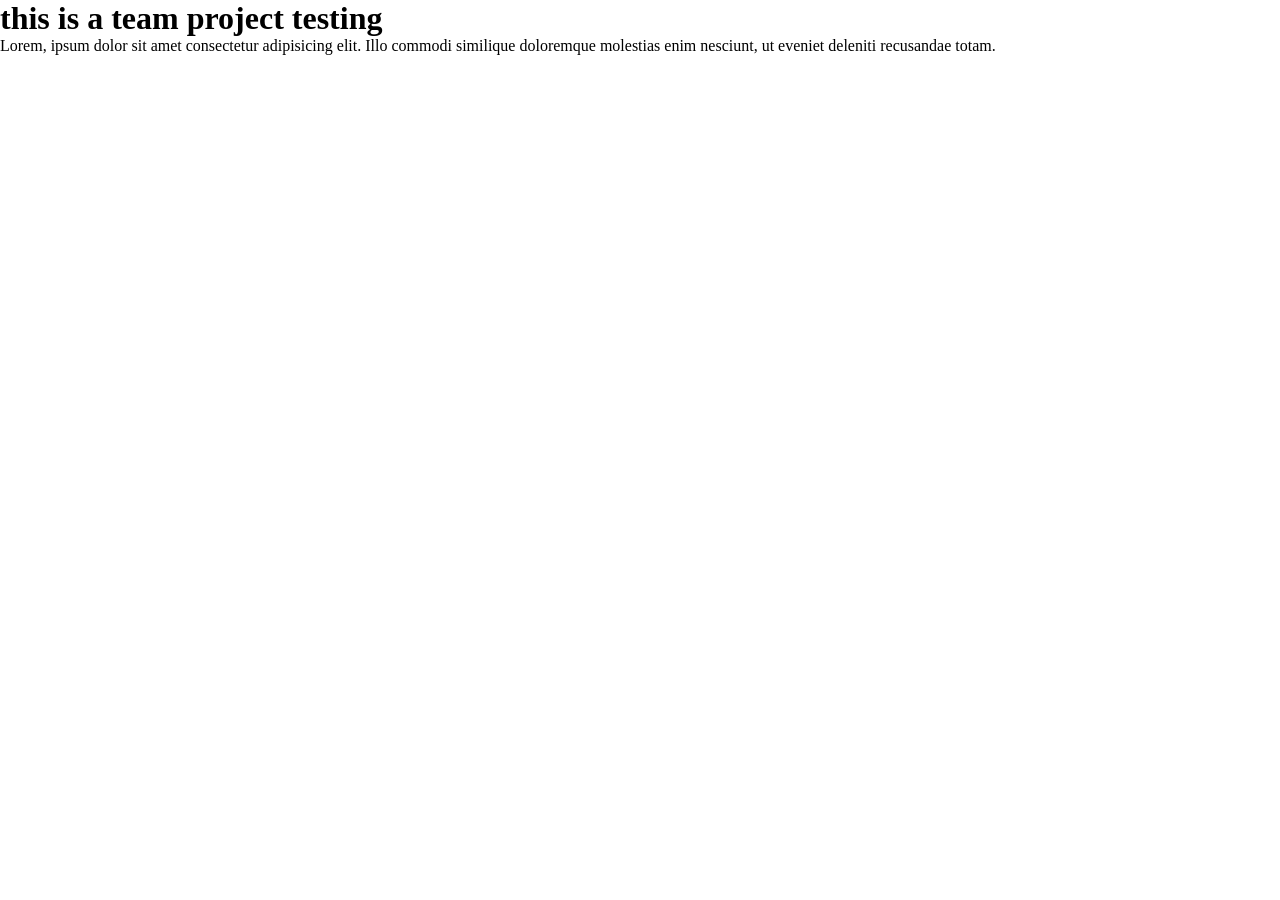
==== test.html @ 9ce7aada "team project setup" ====
<!DOCTYPE html>
<html lang="en">
<head>
    <meta charset="UTF-8">
    <meta name="viewport" content="width=device-width, initial-scale=1.0">
    <link rel="shortcut icon" href="favicon.ico" type="image/x-icon">
    <link rel="stylesheet" href="index.css">
    <title>team-project-testing</title>
</head>
<body>
    <h1>this is a team project testing</h1>
    <p>Lorem, ipsum dolor sit amet consectetur adipisicing elit. Illo commodi similique doloremque molestias enim nesciunt, ut eveniet deleniti recusandae totam.</p>
</body>
</html>
---- index.css ----
* {
  margin: 0;
  padding: 0;
  box-sizing: border-box;
}
html,
body {
  height: 100%;
  width: 100%;
}
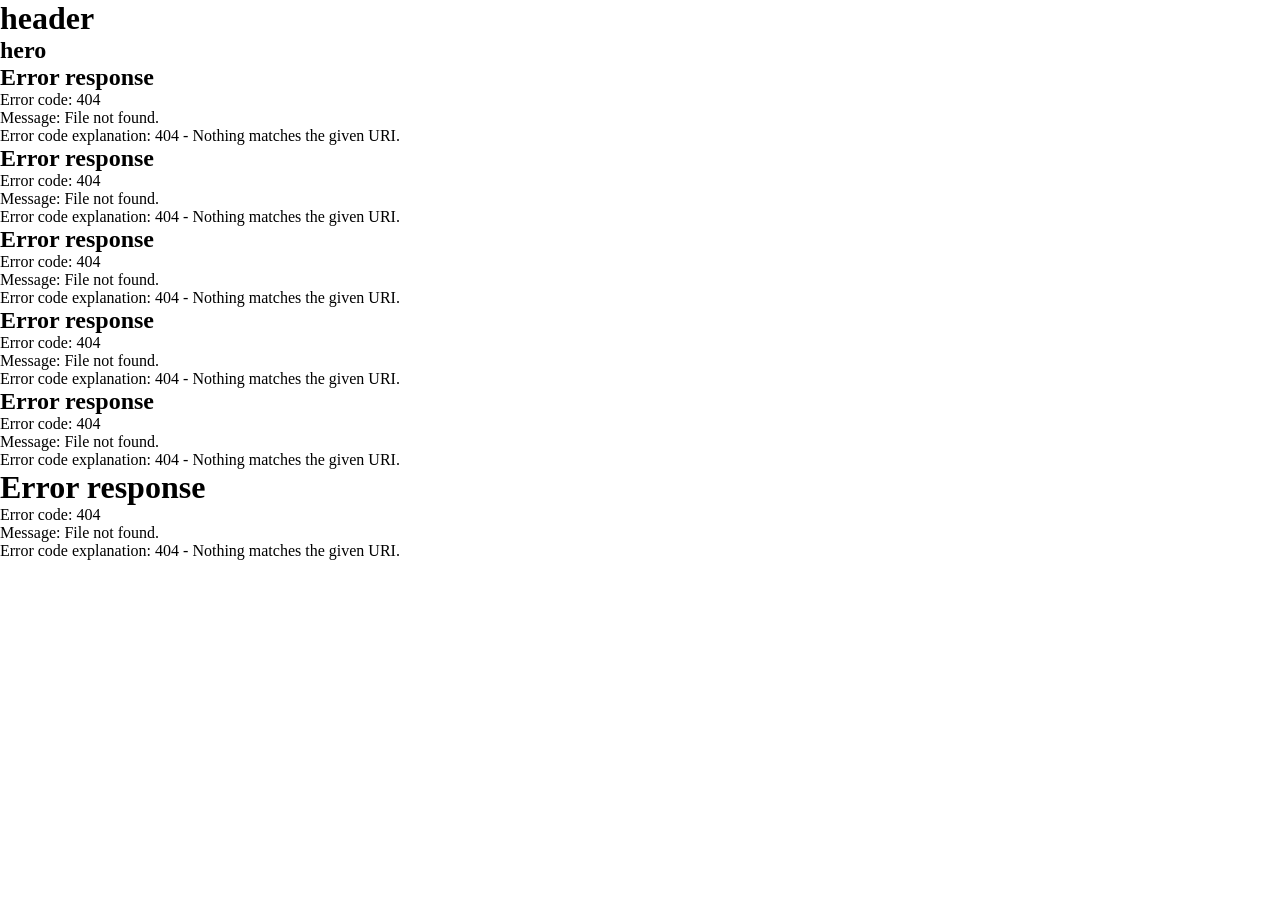
==== commit 707efc9d: "project structure setup" ====
--- a/test.html
+++ b/test.html
@@ -3,12 +3,22 @@
 <head>
     <meta charset="UTF-8">
     <meta name="viewport" content="width=device-width, initial-scale=1.0">
-    <link rel="shortcut icon" href="favicon.ico" type="image/x-icon">
+    <link rel="shortcut icon" href="./public/favicon.ico" type="image/x-icon">
     <link rel="stylesheet" href="index.css">
     <title>team-project-testing</title>
 </head>
 <body>
-    <h1>this is a team project testing</h1>
-    <p>Lorem, ipsum dolor sit amet consectetur adipisicing elit. Illo commodi similique doloremque molestias enim nesciunt, ut eveniet deleniti recusandae totam.</p>
+    <header id="header"></header>
+    <main id="main">
+        <section id="hero-section"></section>
+        <section id="special-section"></section>
+        <section id="about-section"></section>
+        <section id="pricing-section"></section>
+        <section id="contact-section"></section>
+        <section id="logos-section"></section>
+    </main>
+    <footer id="footer" ></footer>
+    
+    <script src="./index.js"></script>
 </body>
 </html>
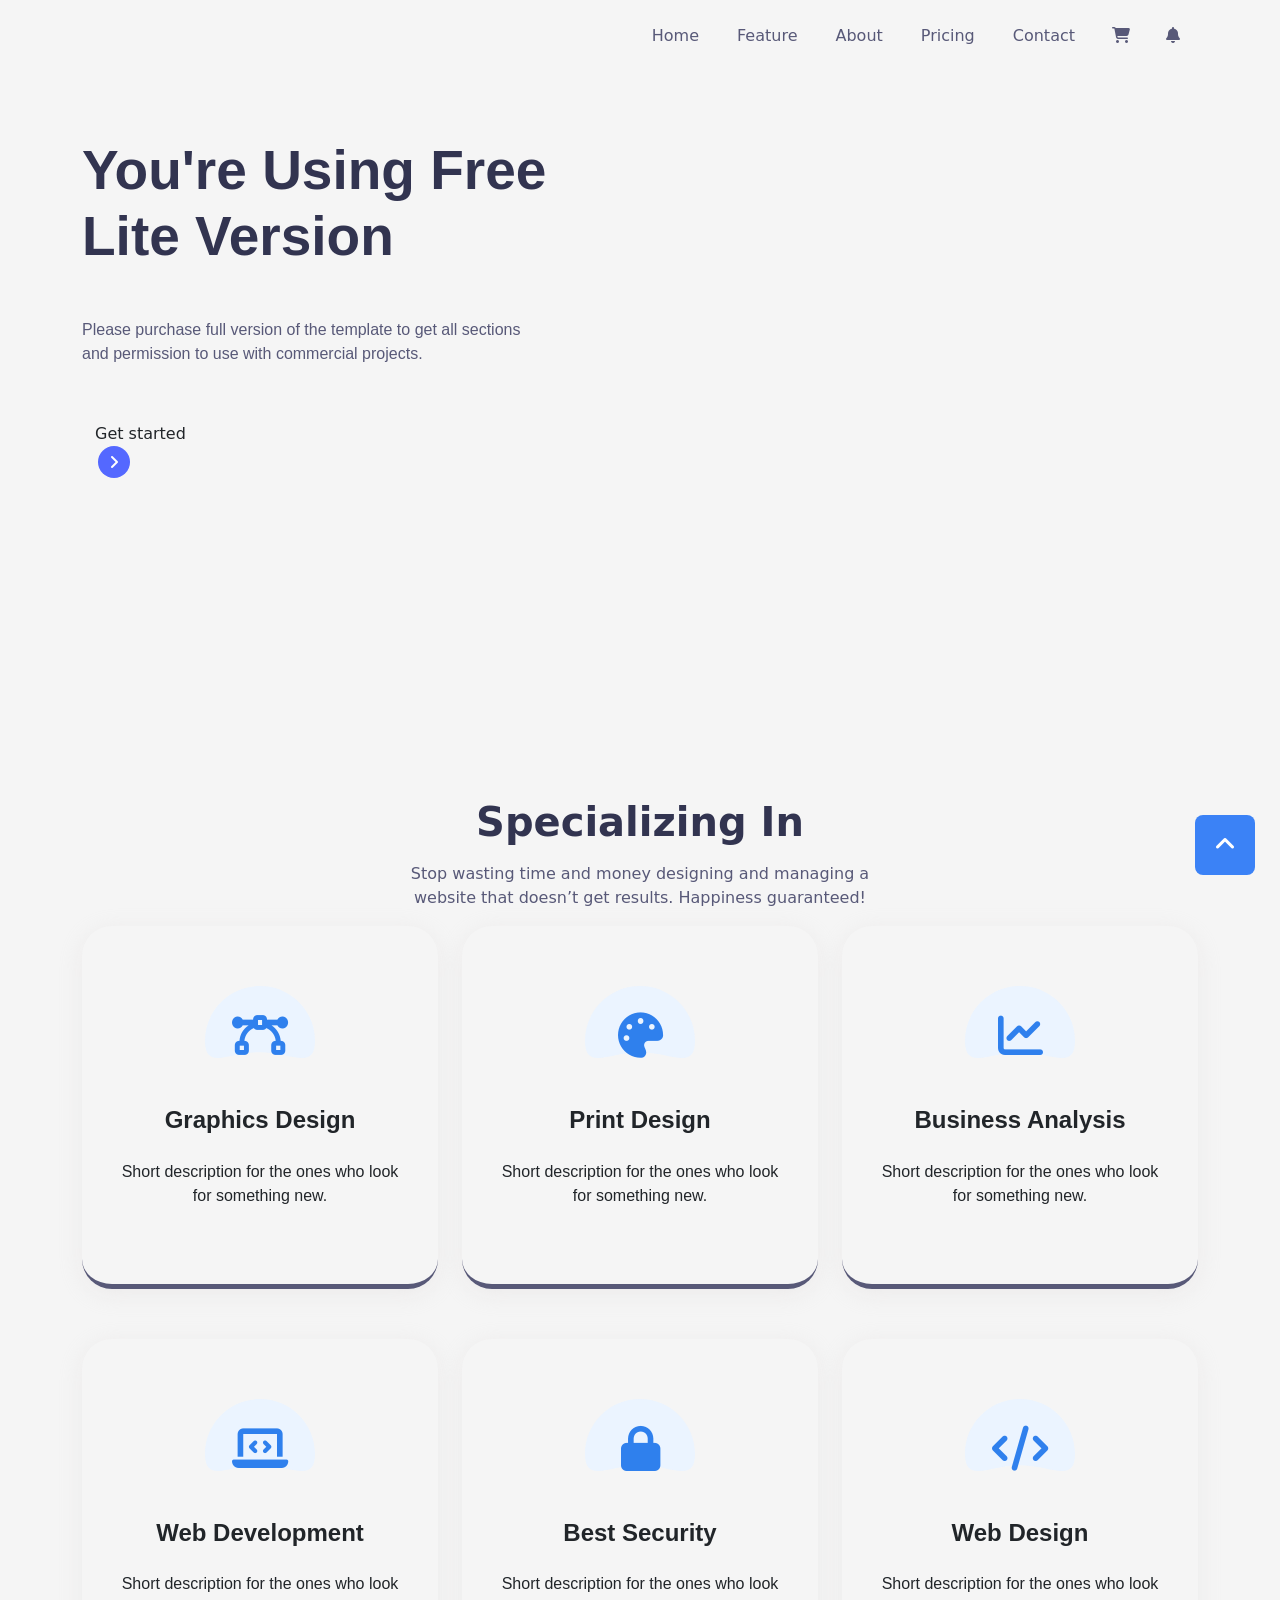
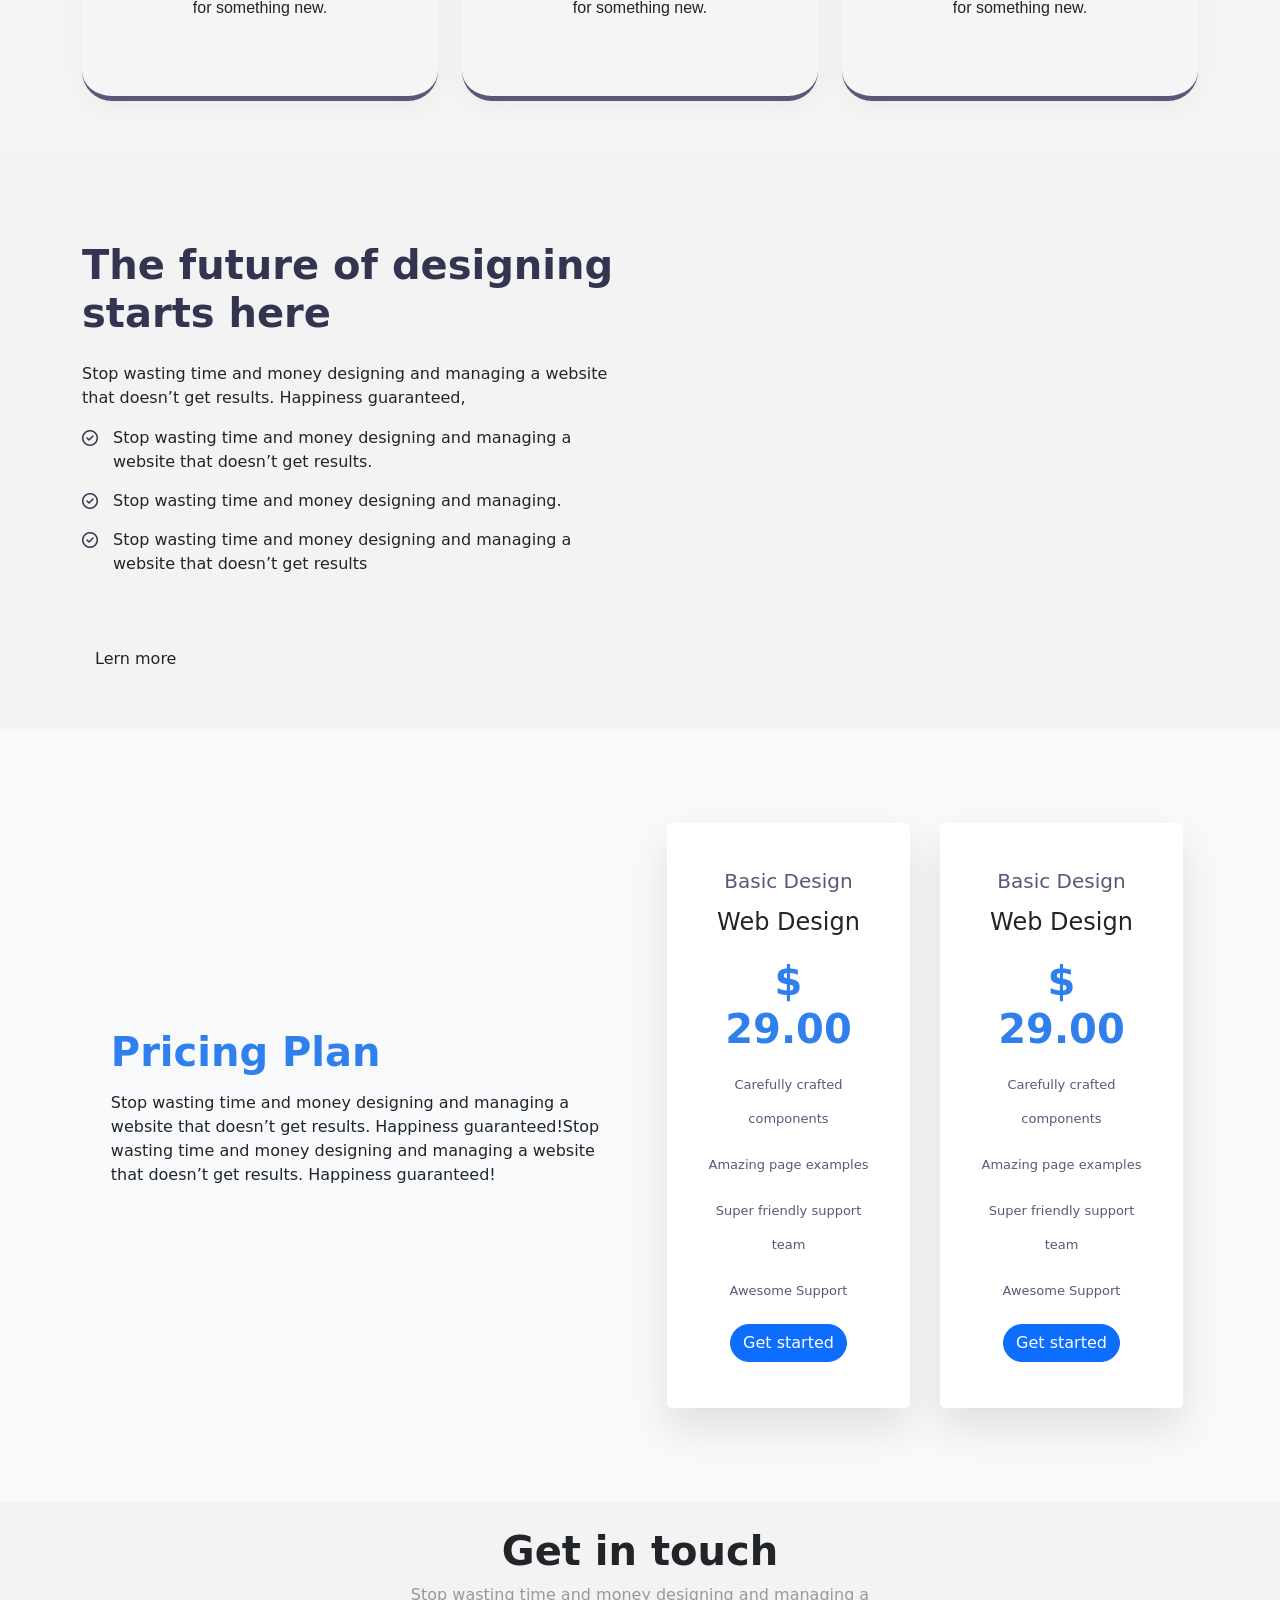
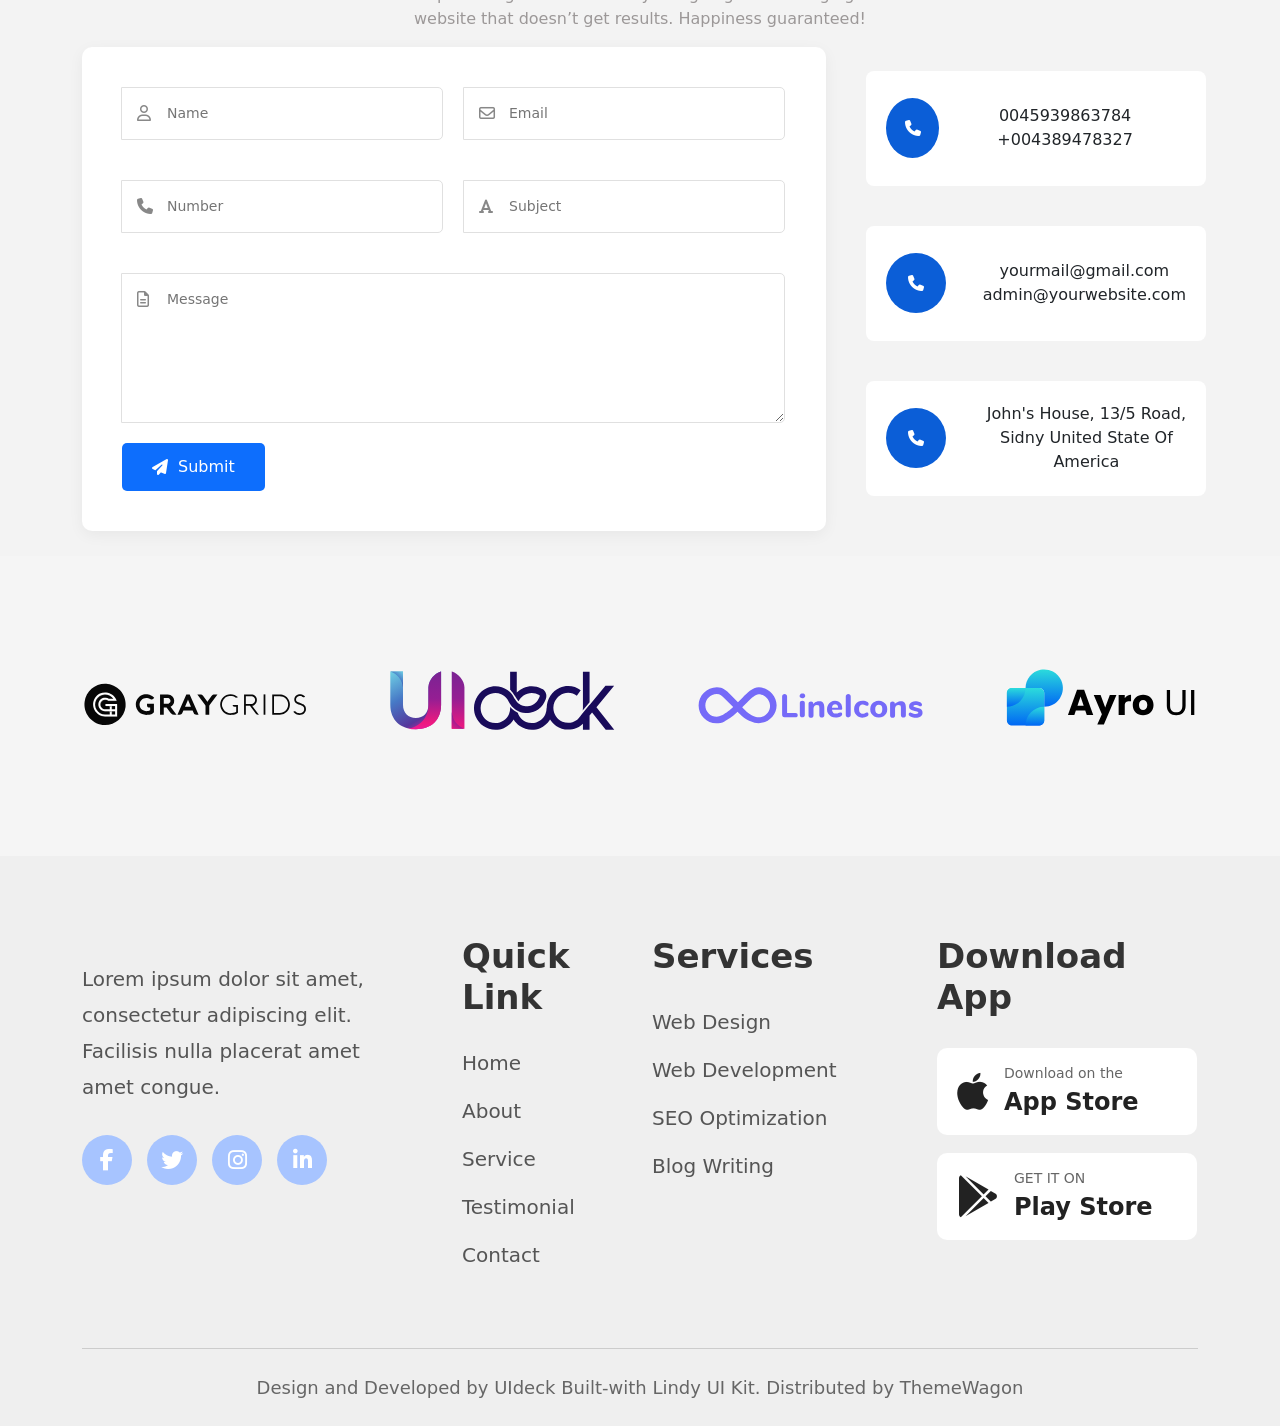
==== commit 3686f7c2: "added JQuery code for scrollTop" ====
--- a/test.html
+++ b/test.html
@@ -20,5 +20,24 @@
     <footer id="footer" ></footer>
     
     <script src="./index.js"></script>
+    <script src="/js/jquery-3.7.1.min.js"></script>
+    <script>
+        $(window).on("scroll",function(){
+            if($(this).scrollTop()>70){
+                $("#header").css(
+                    {
+                    "background-color":"white",
+                    "box-shadow": "rgb(0 0 0 / 6%) 0px 4px 10px"
+                    }
+                
+                )
+            }else{
+                $("#header").css({
+                    "background-color":"#ffffff00",
+                    "box-shadow":"none"
+                })
+            }
+        })
+    </script>
 </body>
 </html>
--- a/index.css
+++ b/index.css
@@ -7,4 +7,205 @@
 body {
   height: 100%;
   width: 100%;
-}
+  position: relative;
+}
+
+/* Header */
+header{
+    position: fixed;
+    top: 0px;
+    width: 100%;
+    z-index: 111;
+}
+
+
+/* Specializin */
+        .spec {
+            color: #323450;
+            font-size: 40px;
+            font-weight: 700;
+        }
+
+        .spec-p {
+            font-size: 16px;
+            color: #585978;
+        }
+
+        .card1 {
+            padding: 60px 35px;
+            border-radius: 30px;
+            margin-bottom: 50px;
+            box-shadow: 0px 5px 25px rgba(218, 211, 211, 0.3);
+            text-align: center;
+            border-bottom: 5px solid #585978;
+            transition: all 0.3s ease-out 0s;
+        }
+
+        .card1:hover {
+            box-shadow: 0px 0px 25px #2F80ED;
+            border-bottom: 5px solid #2F80ED;
+        }
+
+        .card-icon {
+            color: #2F80ED;
+            font-size: 45px;
+            display: flex;
+            justify-content: center;
+            align-items: center;
+            margin: auto;
+            margin-bottom: 20px;
+            position: relative;
+            width: 110px;
+            height: 100px;
+            z-index: 1;
+        }
+
+
+        .svg-i {
+            position: absolute;
+            top: 0;
+            left: 0;
+            z-index: -1;
+        }
+
+        .g-design {
+            font-weight: 600;
+            font-family: "fira sans", sans-serif;
+            font-size: 24px;
+            margin-bottom: 25px;
+        }
+
+        .short-p {
+            font-size: 16px;
+            font-family: heebo, sans-serif;
+        }
+
+/* Contact */
+
+.main-div {
+    height: auto;
+    background-color: #F3F3F3;
+    padding: 25px;
+}
+
+.hed-titel {
+    text-align: center;
+    font-weight: 700;
+}
+
+.hed-stop {
+    text-align: center;
+    color: #9c9898;
+
+}
+
+.contact-container {
+    background: white;
+    padding: 40px;
+    border-radius: 10px;
+    box-shadow: 0 4px 15px rgba(0, 0, 0, 0.05);
+    max-width: 800px;
+    width: 100%;
+}
+
+.form-grid {
+    display: grid;
+    grid-template-columns: 1fr 1fr;
+    gap: 20px;
+}
+
+.input-group {
+    position: relative;
+    margin-bottom: 20px;
+}
+
+/* Full width for the Message field */
+.full-width {
+    grid-column: span 2;
+}
+
+.input-group i {
+    position: absolute;
+    left: 15px;
+    top: 18px;
+    color: #888;
+}
+
+.input-group input,
+.input-group textarea {
+    width: 100%;
+    padding: 15px 15px 15px 45px;
+    border: 1px solid #e0e0e0;
+    border-radius: 5px;
+    box-sizing: border-box;
+    font-size: 14px;
+    background-color: #fff;
+}
+
+.input-group textarea {
+    height: 150px;
+    resize: vertical;
+}
+
+.submit-btn {
+    background-color: #0d6efd;
+    color: white;
+    border: none;
+    padding: 12px 30px;
+    border-radius: 5px;
+    cursor: pointer;
+    font-size: 16px;
+    display: flex;
+    align-items: center;
+    gap: 10px;
+    transition: background 0.3s;
+}
+
+.submit-btn:hover {
+    background-color: #0b5ed7;
+}
+.CNcard1{
+    background-color: white;
+    text-align: center;
+    height: 115px;
+    border-radius: 8px;
+    display: flex;
+    align-items: center;
+    justify-content: center;
+    padding: 20px;
+}
+.contact{
+    background-color: #0b5ed7;
+    height: 60px;
+    display: flex;
+    align-items: center;
+    justify-content: center;
+    width: 60px;
+    border-radius: 50%;
+    color: white;
+    margin-right: 5px;
+}
+
+/* Mobile responsiveness */
+@media (max-width: 600px) {
+    .form-grid {
+        grid-template-columns: 1fr;
+    }
+
+    .full-width {
+        grid-column: span 1;
+    }
+}
+
+
+/* Logo Section */
+.rt{
+    height: 200px;
+    width: 100vw;
+    display: block;
+
+     /* background-image: url(../../assets/brands.svg);
+     background-size: 100%;
+     background-repeat: no-repeat;
+     background-position: center; */ /*no need*/
+}
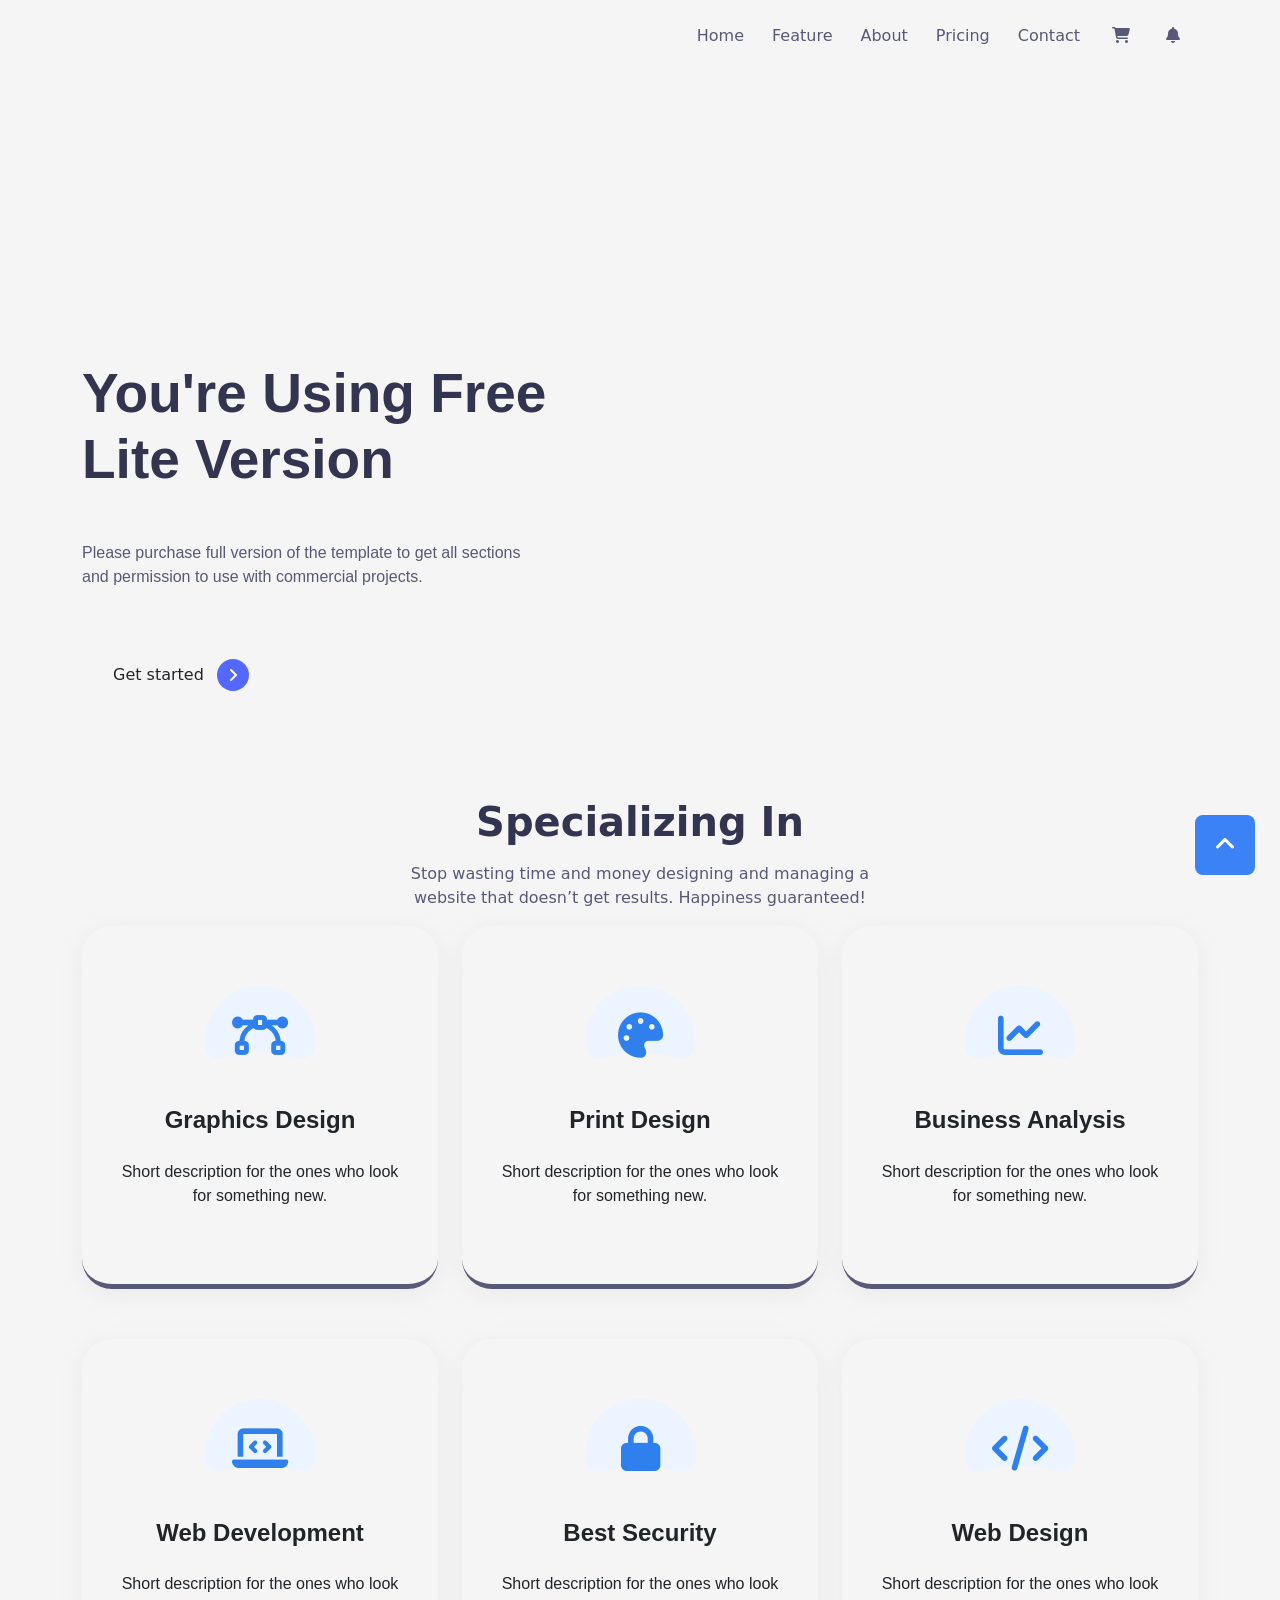
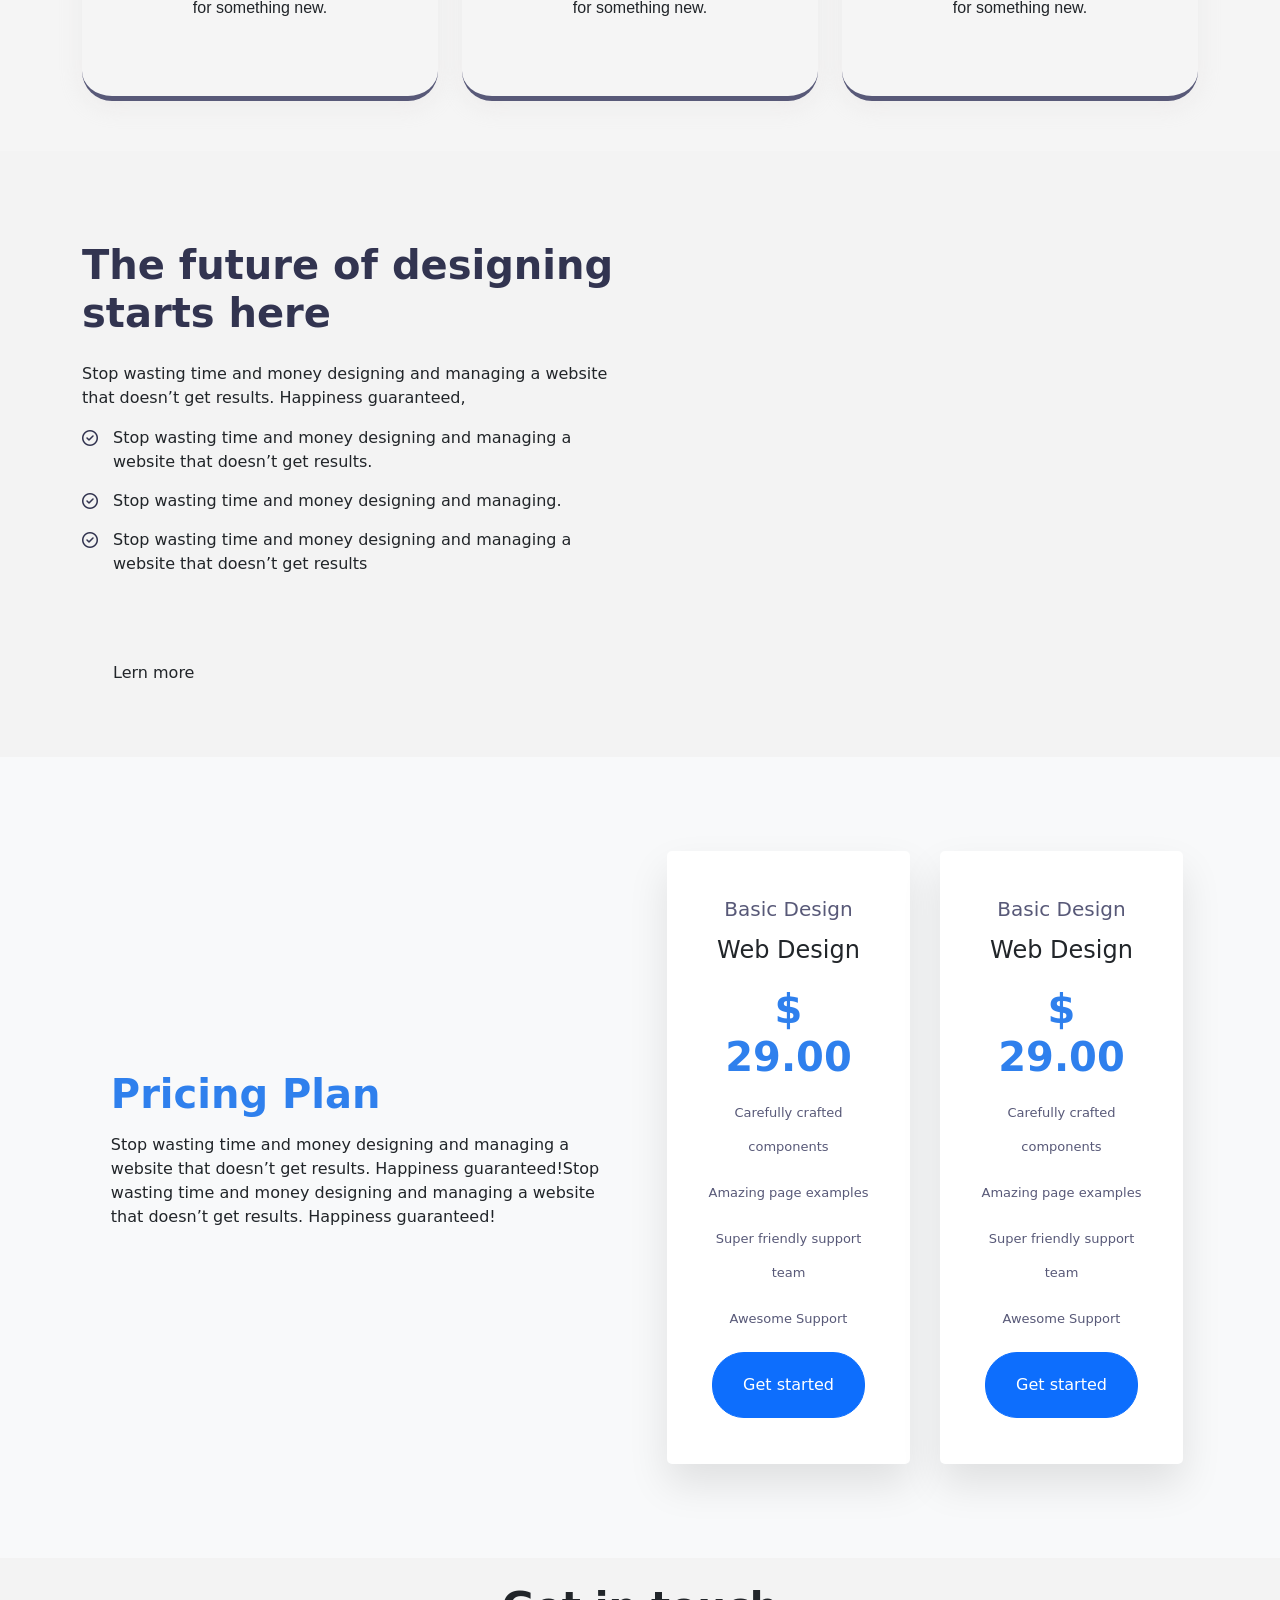
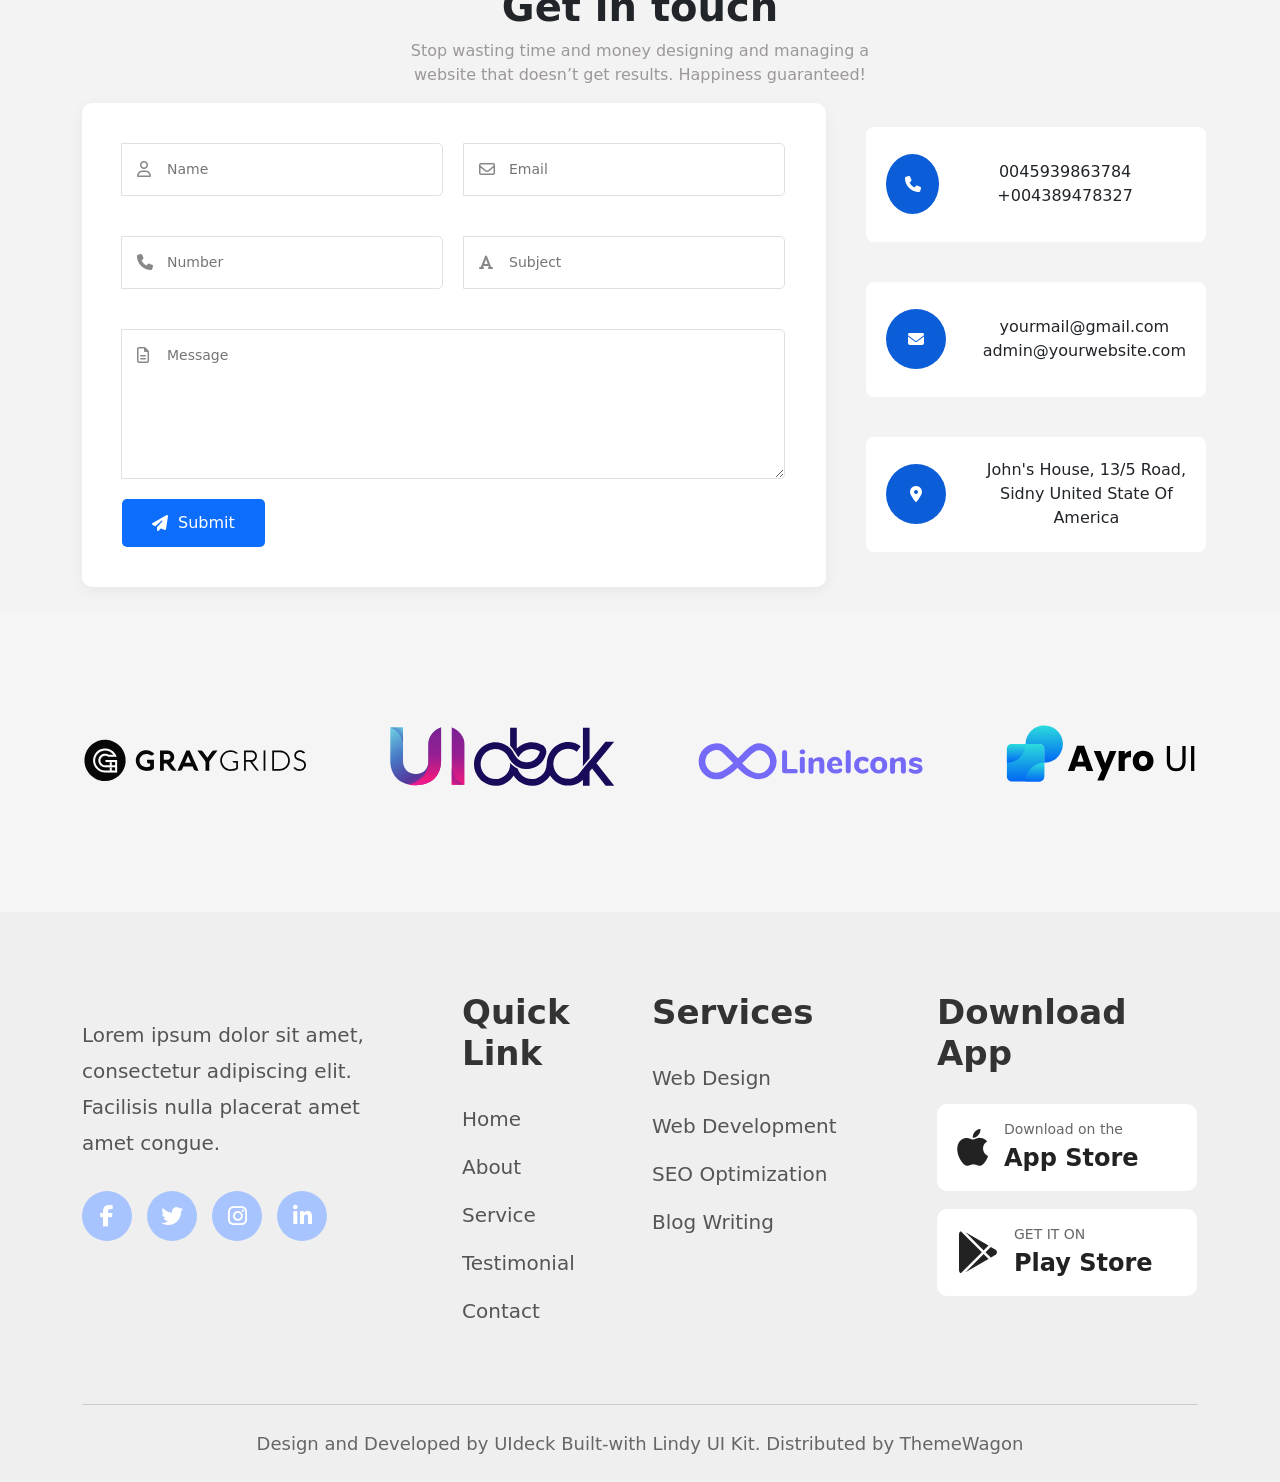
==== commit 35ee4ee5: "change js" ====
--- a/test.html
+++ b/test.html
@@ -5,6 +5,8 @@
     <meta name="viewport" content="width=device-width, initial-scale=1.0">
     <link rel="shortcut icon" href="./public/favicon.ico" type="image/x-icon">
     <link rel="stylesheet" href="index.css">
+    <link rel="stylesheet" href="../../../css/bootstrap.min.css">
+     <link rel="stylesheet" href="https://cdnjs.cloudflare.com/ajax/libs/font-awesome/7.0.1/css/all.min.css" integrity="sha512-2SwdPD6INVrV/lHTZbO2nodKhrnDdJK9/kg2XD1r9uGqPo1cUbujc+IYdlYdEErWNu69gVcYgdxlmVmzTWnetw==" crossorigin="anonymous" referrerpolicy="no-referrer" />
     <title>team-project-testing</title>
 </head>
 <body>
@@ -39,5 +41,6 @@
             }
         })
     </script>
+     <script src="../../../js/bootstrap.bundle.min.js"></script>
 </body>
 </html>
--- a/index.css
+++ b/index.css
@@ -208,4 +208,107 @@
      background-size: 100%;
      background-repeat: no-repeat;
      background-position: center; */ /*no need*/
+}
+
+
+
+
+/* hero section css */
+    .sec1 {
+    background: url(https://themewagon.github.io/Nova-Bootstrap5_beta1/assets/img/hero/hero-5/hero-bg.svg);
+    height: 721.03px;
+    background-repeat: no-repeat;
+    object-fit: cover;
+    background-size: cover;
+    background-position: center;
+}
+
+
+
+
+
+.using {
+    font-weight: 700;
+    color: #323450;
+    font-family: "fira sans", sans-serif;
+    font-size: 55px;
+    margin-top: 25%;
+}
+
+.using-p {
+    font-size: 16px;
+    color: #585978;
+    font-family: sans-serif;
+    margin-top: 9%;
+    margin-bottom: 9%;
+}
+
+.cssbuttons-io-button {
+    display: flex;
+    align-items: center;
+    gap: 10px;
+    padding: 20px 30px !important;
+    border-radius: 30px;
+    background: transparent;
+    color: #5468FF;
+    font-size: 16px;
+    font-weight: 600;
+    border: 2px solid #5468FF;
+    cursor: pointer;
+    position: relative;
+    overflow: hidden;
+    z-index: 1;
+    transition: color 0.3s ease;
+}
+
+
+.cssbuttons-io-button::before {
+    content: "";
+    position: absolute;
+    left: -100%;
+    top: 0;
+    width: 100%;
+    height: 100%;
+    background: #5468FF;
+    transition: all 0.4s ease;
+    z-index: -1;
+}
+
+
+.cssbuttons-io-button .icon {
+    display: flex;
+    align-items: center;
+    justify-content: center;
+    background: #5468FF;
+    color: #fff;
+    border-radius: 50%;
+    width: 32px;
+    height: 32px;
+    transition: all 0.3s ease;
+}
+
+.cssbuttons-io-button svg {
+    width: 18px;
+    height: 18px;
+}
+
+
+.cssbuttons-io-button:hover::before {
+    left: 0;
+}
+
+.cssbuttons-io-button:hover {
+    color: #fff;
+}
+
+
+.cssbuttons-io-button:hover .icon {
+    transform: rotate(360deg);
+    background: #fff;
+    color: #5468FF;
+}
+
+
+.cssbuttons-io-button:active {
+    transform: scale(0.95);
 }
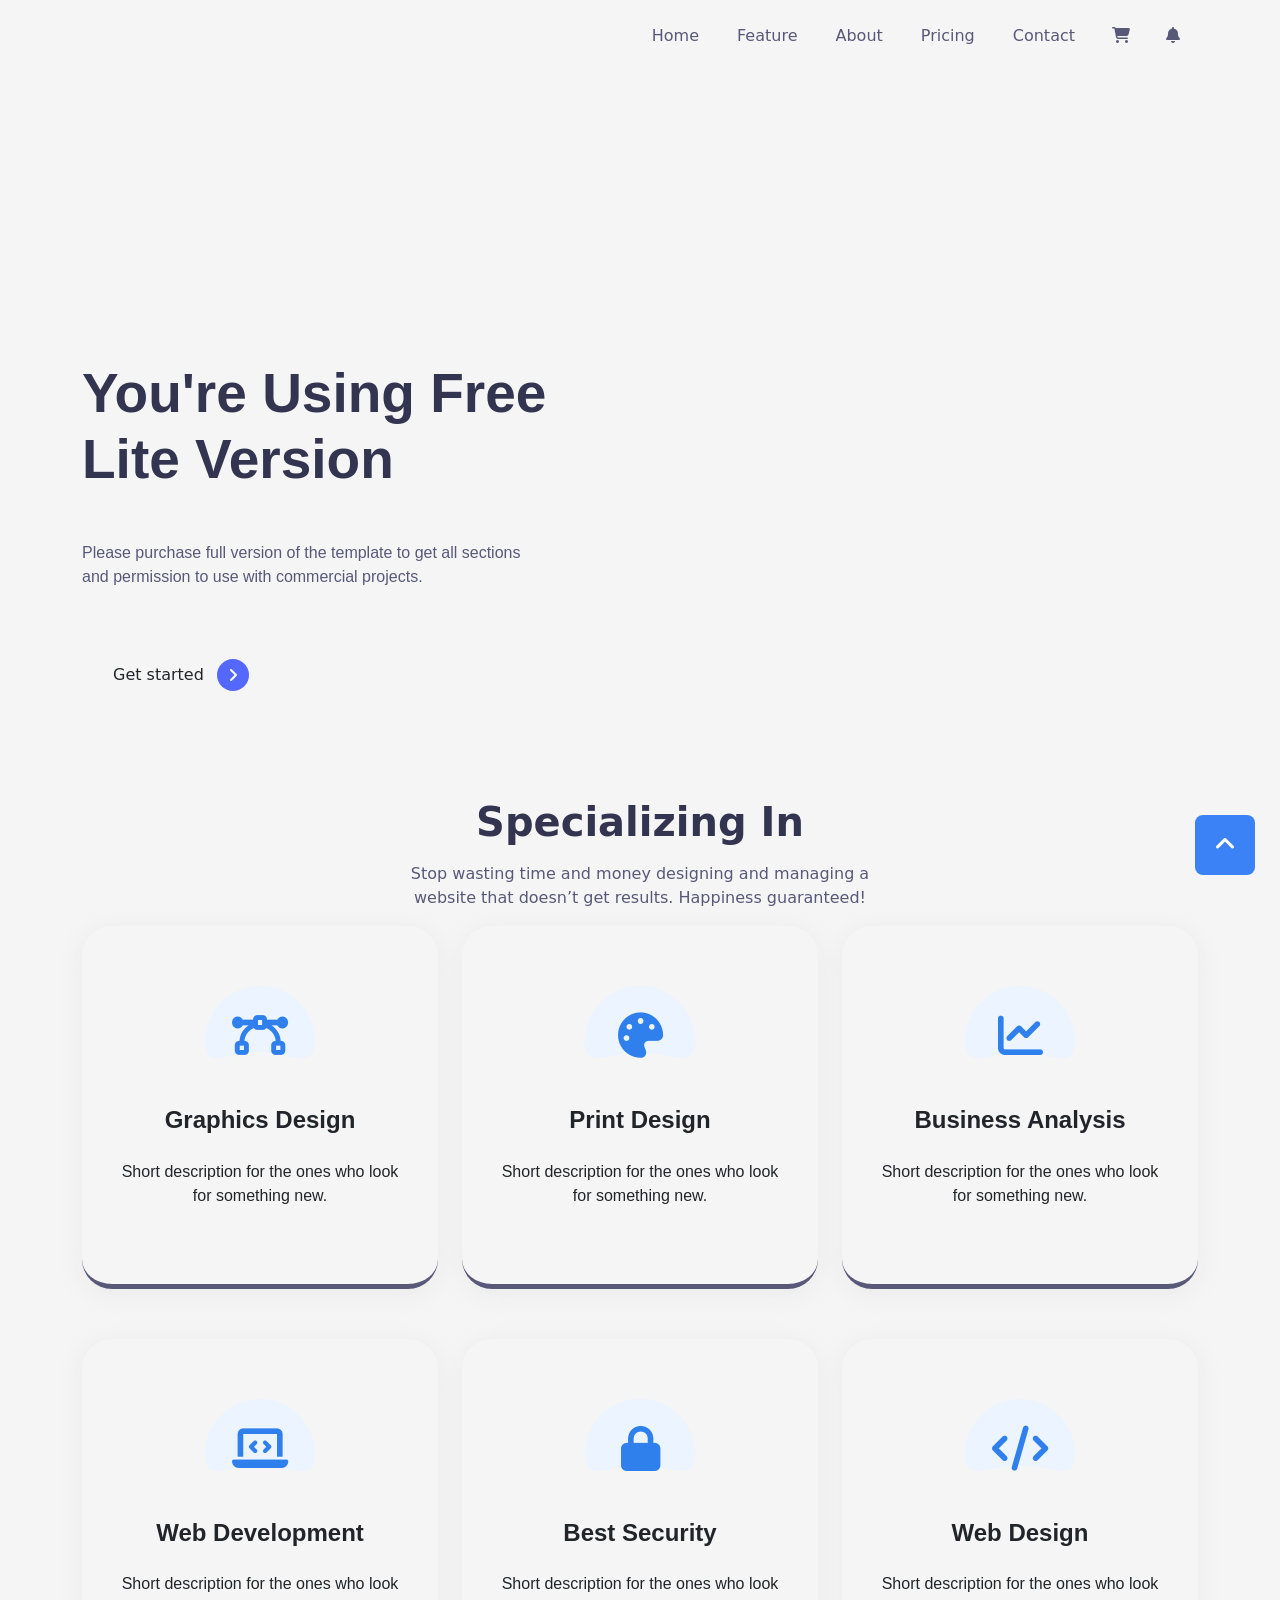
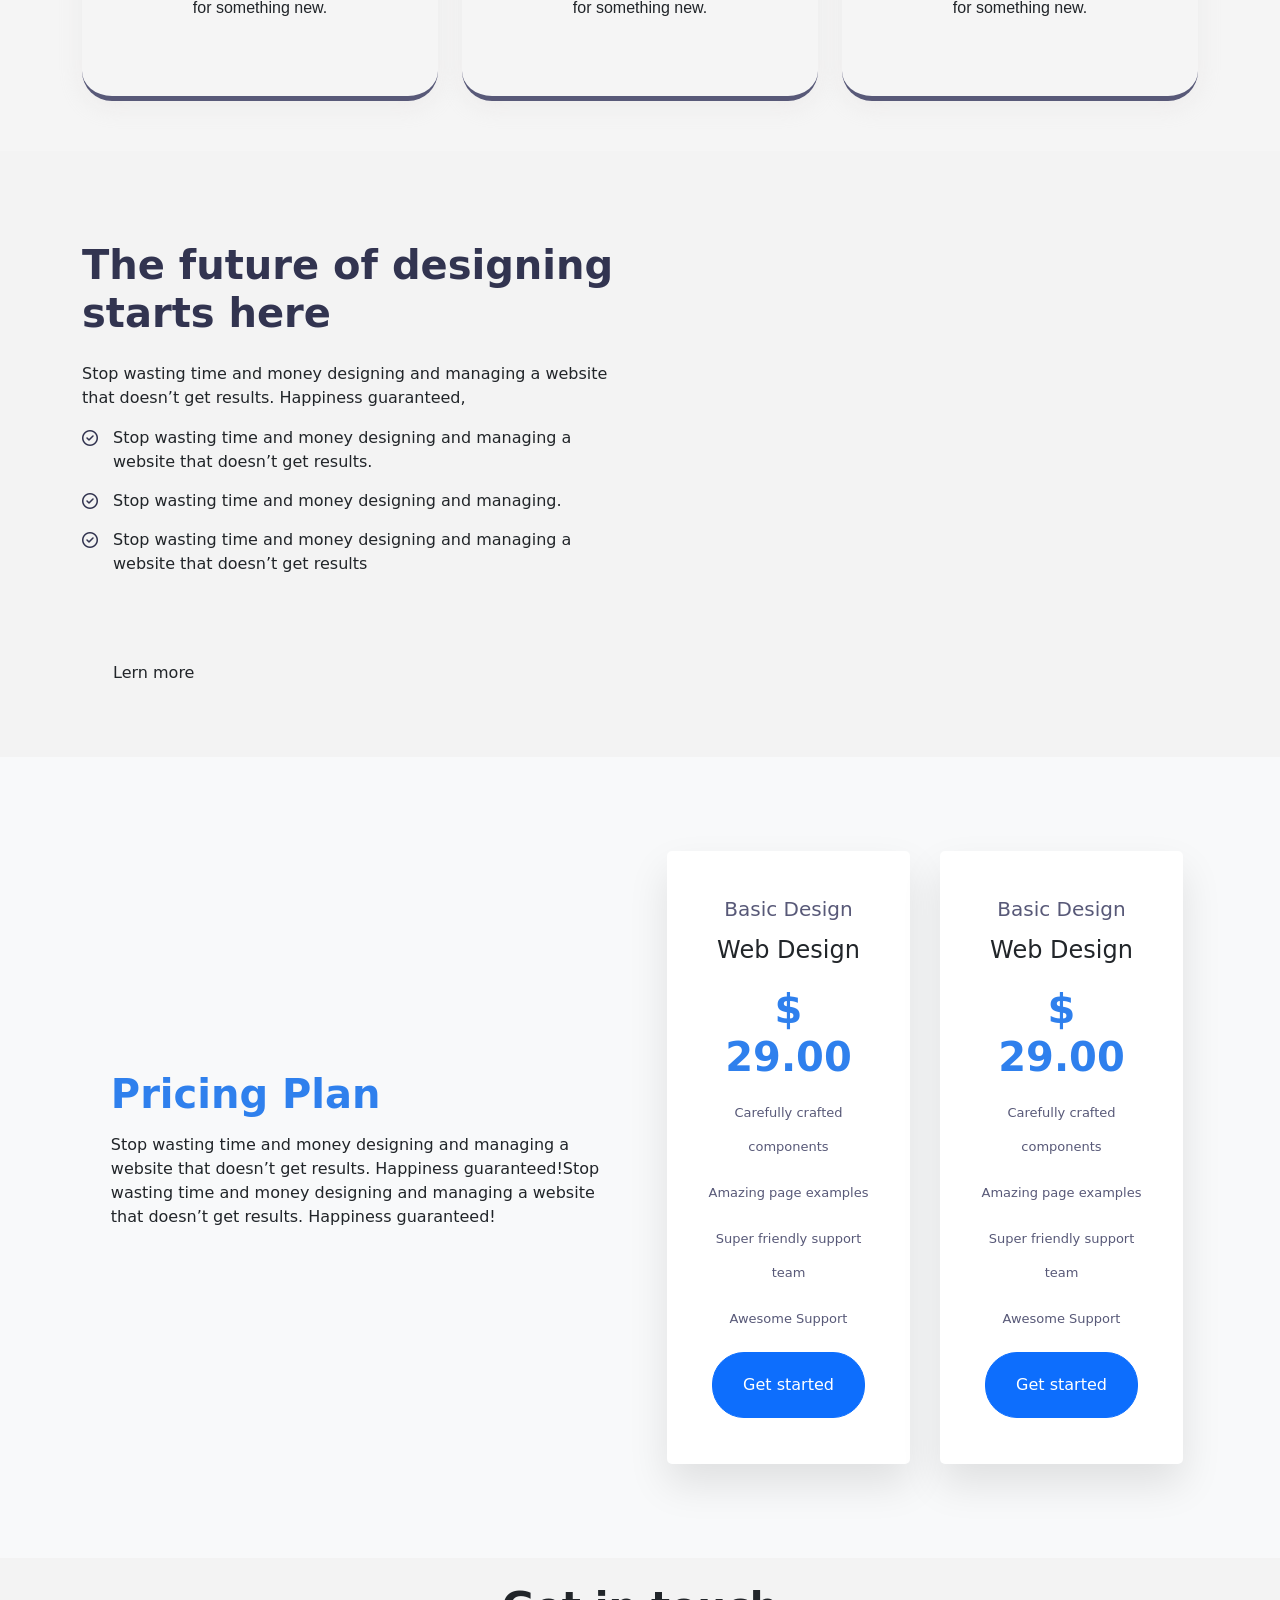
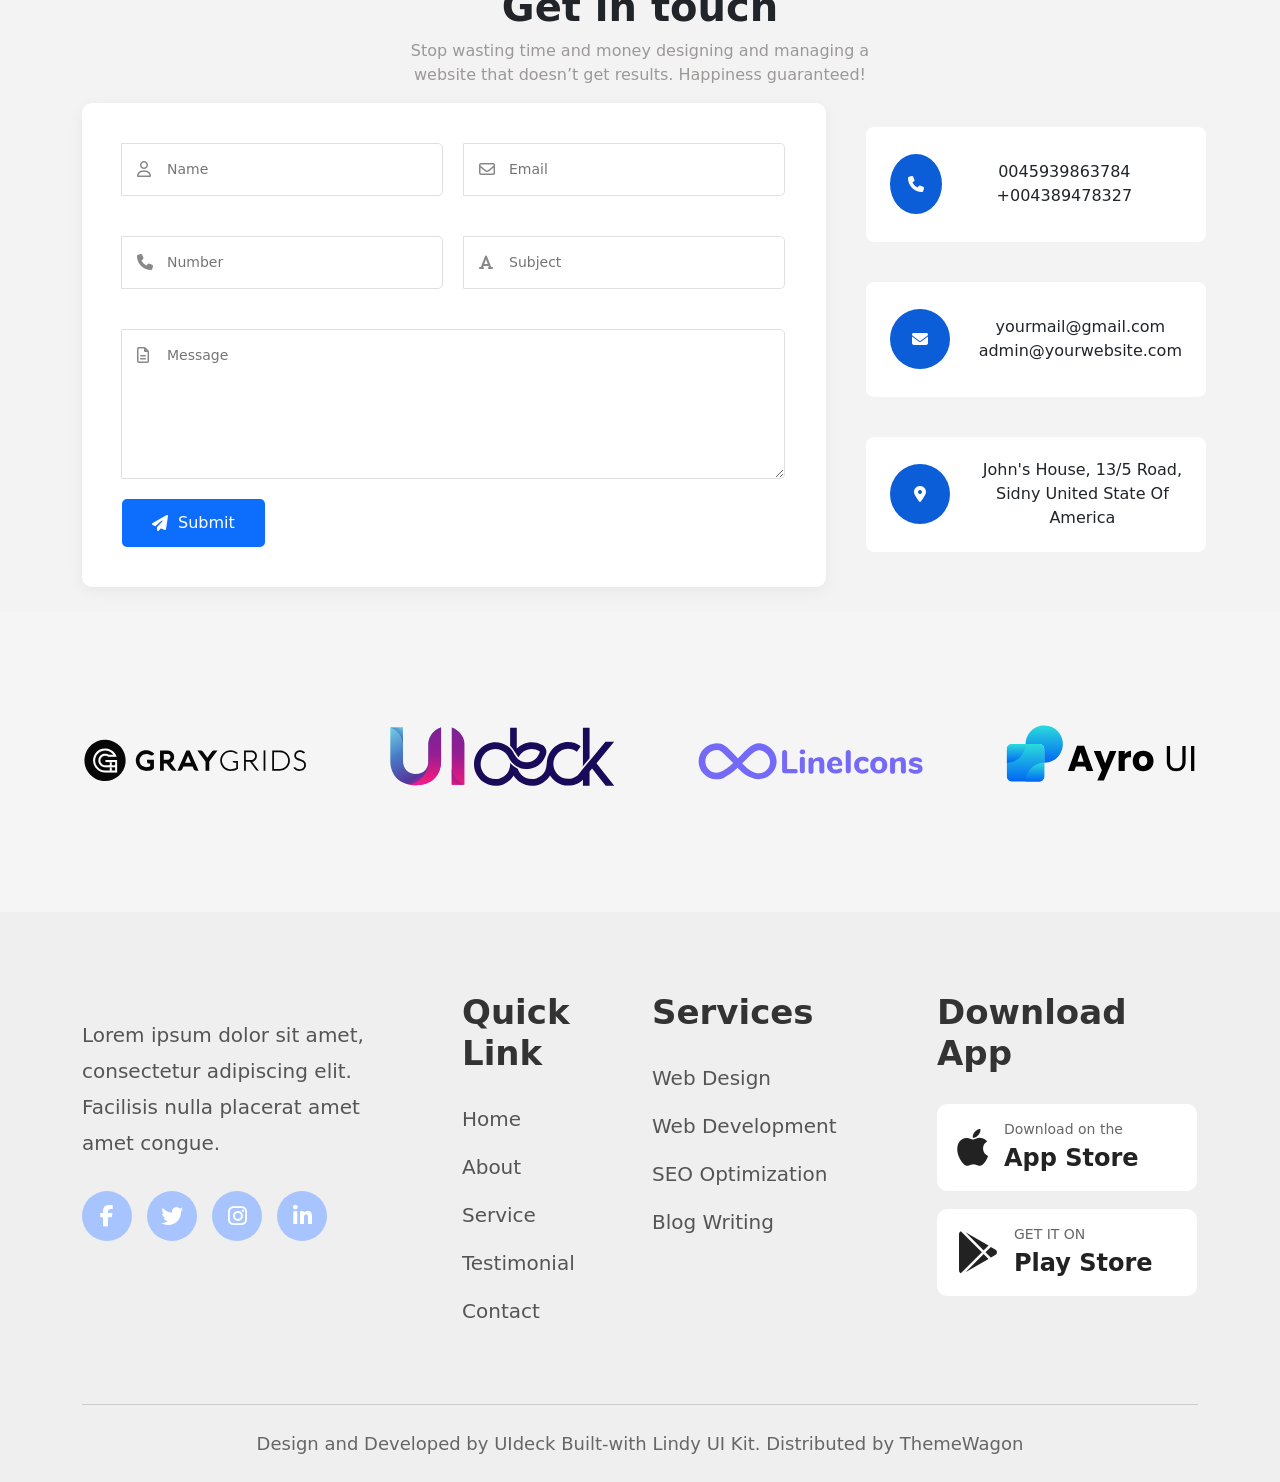
==== commit f72397c3: "Merge pull request #7 from Aditya-Thakor/development Development" ====
--- a/test.html
+++ b/test.html
@@ -5,8 +5,6 @@
     <meta name="viewport" content="width=device-width, initial-scale=1.0">
     <link rel="shortcut icon" href="./public/favicon.ico" type="image/x-icon">
     <link rel="stylesheet" href="index.css">
-    <link rel="stylesheet" href="../../../css/bootstrap.min.css">
-     <link rel="stylesheet" href="https://cdnjs.cloudflare.com/ajax/libs/font-awesome/7.0.1/css/all.min.css" integrity="sha512-2SwdPD6INVrV/lHTZbO2nodKhrnDdJK9/kg2XD1r9uGqPo1cUbujc+IYdlYdEErWNu69gVcYgdxlmVmzTWnetw==" crossorigin="anonymous" referrerpolicy="no-referrer" />
     <title>team-project-testing</title>
 </head>
 <body>
@@ -41,6 +39,5 @@
             }
         })
     </script>
-     <script src="../../../js/bootstrap.bundle.min.js"></script>
 </body>
 </html>
--- a/index.css
+++ b/index.css
@@ -1,17 +1,18 @@
 * {
-  margin: 0;
-  padding: 0;
-  box-sizing: border-box;
-}
+    margin: 0;
+    padding: 0;
+    box-sizing: border-box;
+}
+
 html,
 body {
-  height: 100%;
-  width: 100%;
-  position: relative;
+    height: 100%;
+    width: 100%;
+    position: relative;
 }
 
 /* Header */
-header{
+header {
     position: fixed;
     top: 0px;
     width: 100%;
@@ -20,65 +21,65 @@
 
 
 /* Specializin */
-        .spec {
-            color: #323450;
-            font-size: 40px;
-            font-weight: 700;
-        }
-
-        .spec-p {
-            font-size: 16px;
-            color: #585978;
-        }
-
-        .card1 {
-            padding: 60px 35px;
-            border-radius: 30px;
-            margin-bottom: 50px;
-            box-shadow: 0px 5px 25px rgba(218, 211, 211, 0.3);
-            text-align: center;
-            border-bottom: 5px solid #585978;
-            transition: all 0.3s ease-out 0s;
-        }
-
-        .card1:hover {
-            box-shadow: 0px 0px 25px #2F80ED;
-            border-bottom: 5px solid #2F80ED;
-        }
-
-        .card-icon {
-            color: #2F80ED;
-            font-size: 45px;
-            display: flex;
-            justify-content: center;
-            align-items: center;
-            margin: auto;
-            margin-bottom: 20px;
-            position: relative;
-            width: 110px;
-            height: 100px;
-            z-index: 1;
-        }
-
-
-        .svg-i {
-            position: absolute;
-            top: 0;
-            left: 0;
-            z-index: -1;
-        }
-
-        .g-design {
-            font-weight: 600;
-            font-family: "fira sans", sans-serif;
-            font-size: 24px;
-            margin-bottom: 25px;
-        }
-
-        .short-p {
-            font-size: 16px;
-            font-family: heebo, sans-serif;
-        }
+.spec {
+    color: #323450;
+    font-size: 40px;
+    font-weight: 700;
+}
+
+.spec-p {
+    font-size: 16px;
+    color: #585978;
+}
+
+.card1 {
+    padding: 60px 35px;
+    border-radius: 30px;
+    margin-bottom: 50px;
+    box-shadow: 0px 5px 25px rgba(218, 211, 211, 0.3);
+    text-align: center;
+    border-bottom: 5px solid #585978;
+    transition: all 0.3s ease-out 0s;
+}
+
+.card1:hover {
+    box-shadow: 0px 0px 25px #2F80ED;
+    border-bottom: 5px solid #2F80ED;
+}
+
+.card-icon {
+    color: #2F80ED;
+    font-size: 45px;
+    display: flex;
+    justify-content: center;
+    align-items: center;
+    margin: auto;
+    margin-bottom: 20px;
+    position: relative;
+    width: 110px;
+    height: 100px;
+    z-index: 1;
+}
+
+
+.svg-i {
+    position: absolute;
+    top: 0;
+    left: 0;
+    z-index: -1;
+}
+
+.g-design {
+    font-weight: 600;
+    font-family: "fira sans", sans-serif;
+    font-size: 24px;
+    margin-bottom: 25px;
+}
+
+.short-p {
+    font-size: 16px;
+    font-family: heebo, sans-serif;
+}
 
 /* Contact */
 
@@ -164,7 +165,8 @@
 .submit-btn:hover {
     background-color: #0b5ed7;
 }
-.CNcard1{
+
+.CNcard1 {
     background-color: white;
     text-align: center;
     height: 115px;
@@ -174,7 +176,8 @@
     justify-content: center;
     padding: 20px;
 }
-.contact{
+
+.contact {
     background-color: #0b5ed7;
     height: 60px;
     display: flex;
@@ -199,116 +202,65 @@
 
 
 /* Logo Section */
-.rt{
+.rt {
     height: 200px;
     width: 100vw;
     display: block;
 
-     /* background-image: url(../../assets/brands.svg);
+    /* background-image: url(../../assets/brands.svg);
      background-size: 100%;
      background-repeat: no-repeat;
-     background-position: center; */ /*no need*/
-}
-
-
-
-
-/* hero section css */
-    .sec1 {
-    background: url(https://themewagon.github.io/Nova-Bootstrap5_beta1/assets/img/hero/hero-5/hero-bg.svg);
-    height: 721.03px;
-    background-repeat: no-repeat;
-    object-fit: cover;
-    background-size: cover;
-    background-position: center;
-}
-
-
-
-
-
-.using {
+     background-position: center; */
+    /*no need*/
+}
+
+
+/* pricing */
+.pricing-section {
+    background: #F8F9FA;
+    padding: 5%;
+}
+
+.pricing-h3 {
+    margin-bottom: 15px;
+    font-size: 40px;
     font-weight: 700;
-    color: #323450;
-    font-family: "fira sans", sans-serif;
-    font-size: 55px;
-    margin-top: 25%;
-}
-
-.using-p {
-    font-size: 16px;
+}
+
+.pricing-p {
+    font-size: 16px;
+}
+
+.single-pricing {
+    box-shadow: 0 20px 40px rgba(0, 0, 0, 0.1);
+    background: #ffffff;
+    border-radius: 5px;
+    margin: 30px 15px;
+    padding: 45px 40px;
+    border: 1px solid transparent;
+    text-align: center;
+
+}
+
+.pricing-h6 {
     color: #585978;
-    font-family: sans-serif;
-    margin-top: 9%;
-    margin-bottom: 9%;
-}
-
-.cssbuttons-io-button {
-    display: flex;
-    align-items: center;
-    gap: 10px;
-    padding: 20px 30px !important;
-    border-radius: 30px;
-    background: transparent;
-    color: #5468FF;
-    font-size: 16px;
-    font-weight: 600;
-    border: 2px solid #5468FF;
-    cursor: pointer;
-    position: relative;
-    overflow: hidden;
-    z-index: 1;
-    transition: color 0.3s ease;
-}
-
-
-.cssbuttons-io-button::before {
-    content: "";
-    position: absolute;
-    left: -100%;
-    top: 0;
-    width: 100%;
-    height: 100%;
-    background: #5468FF;
-    transition: all 0.4s ease;
-    z-index: -1;
-}
-
-
-.cssbuttons-io-button .icon {
-    display: flex;
-    align-items: center;
-    justify-content: center;
-    background: #5468FF;
-    color: #fff;
-    border-radius: 50%;
-    width: 32px;
-    height: 32px;
-    transition: all 0.3s ease;
-}
-
-.cssbuttons-io-button svg {
-    width: 18px;
-    height: 18px;
-}
-
-
-.cssbuttons-io-button:hover::before {
-    left: 0;
-}
-
-.cssbuttons-io-button:hover {
-    color: #fff;
-}
-
-
-.cssbuttons-io-button:hover .icon {
-    transform: rotate(360deg);
-    background: #fff;
-    color: #5468FF;
-}
-
-
-.cssbuttons-io-button:active {
-    transform: scale(0.95);
+    font-size: 20px;
+    margin-bottom: 15px;
+}
+
+.pricing-h4 {
+    margin-bottom: 20px;
+    font-weight: 500;
+}
+
+.pricing-h3 {
+    color: #2F80ED;
+}
+
+.pricing-li {
+    font-size: 13px;
+    font-weight: 400;
+    line-height: 34px;
+    margin-bottom: 12px;
+    color: #585978;
 }
